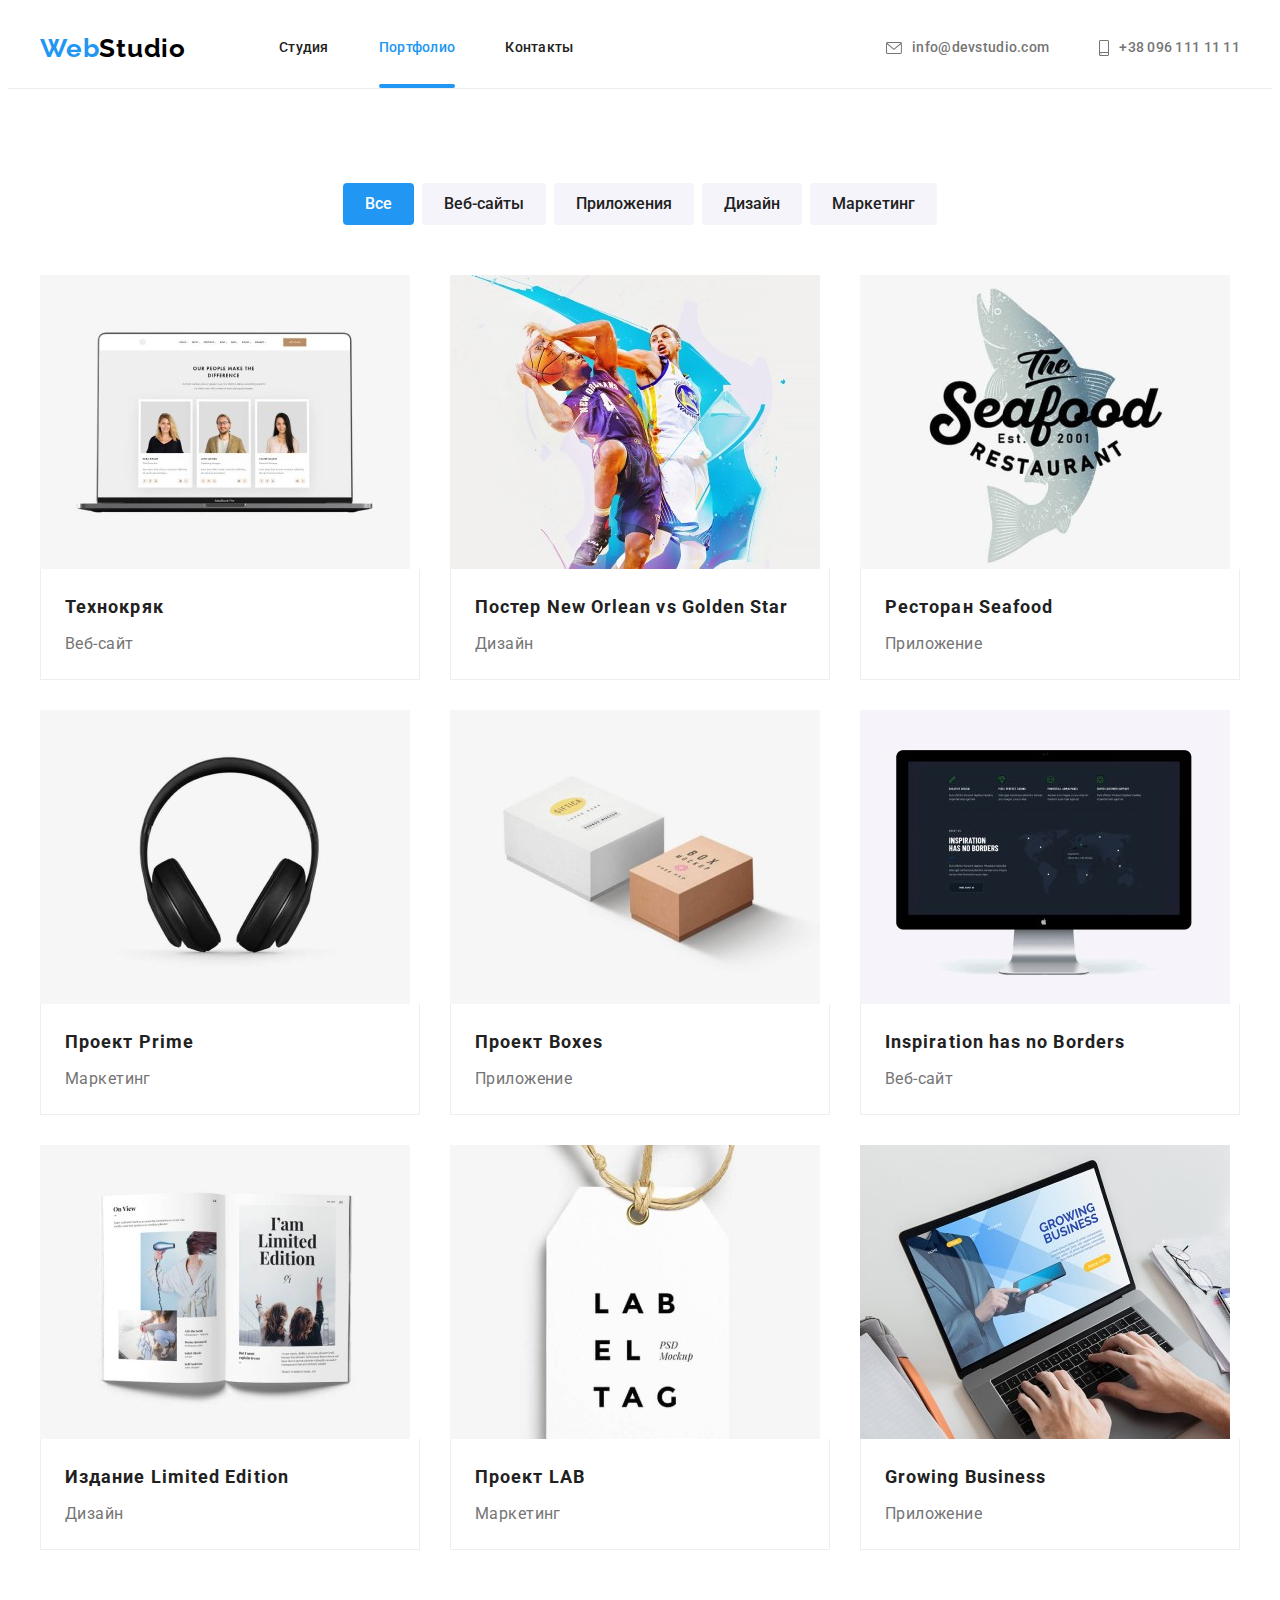
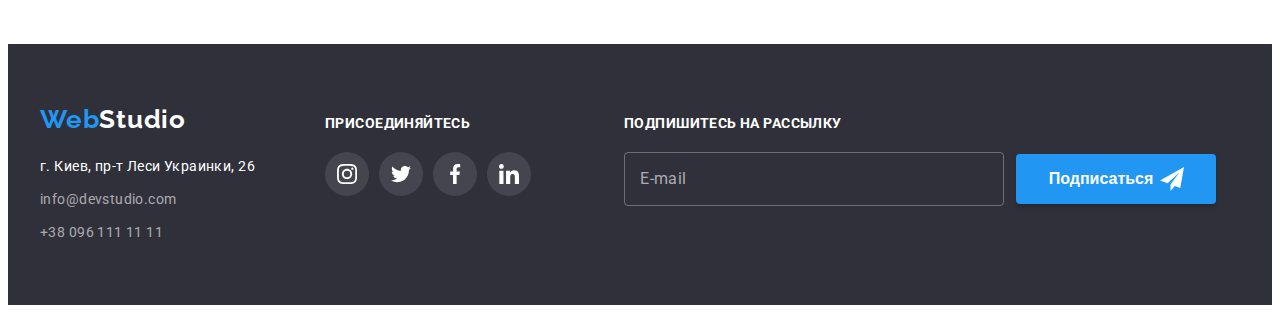
==== portfolio.html @ 8d9700a8 "Initial commit" ====
<!DOCTYPE html>
<html lang="en">

<head>
  <meta charset="UTF-8" />
  <meta http-equiv="X-UA-Compatible" content="IE=edge" />
  <meta name="viewport" content="width=device-width, initial-scale=1.0" />
  <title>Portfolio</title>
  <!-- Project fonts -->
  <link rel="preconnect" href="https://fonts.googleapis.com" />
  <link rel="preconnect" href="https://fonts.gstatic.com" crossorigin />
  <link href="https://fonts.googleapis.com/css2?family=Raleway:wght@700&family=Roboto:wght@400;500;700;900&display=swap"
    rel="stylesheet" />
  <!-- Normalize -->
  <link rel="stylesheet" href="https://cdnjs.cloudflare.com/ajax/libs/modern-normalize/1.1.0/modern-normalize.min.css"
    integrity="sha512-wpPYUAdjBVSE4KJnH1VR1HeZfpl1ub8YT/NKx4PuQ5NmX2tKuGu6U/JRp5y+Y8XG2tV+wKQpNHVUX03MfMFn9Q=="
    crossorigin="anonymous" referrerpolicy="no-referrer" />
  <!-- Custom styles -->
  <link rel="stylesheet" href="./css/styles.css" />
</head>

<body>
  <!-- Шапка сайту -->
  <header class="header">
    <div class="container header-container">
      <a href="./index.html" class="logo">Web<span class="logo-black">Studio</span> </a>
      <nav class="navigator">
        <ul class="list">
          <li class="item">
            <a class="link" href="./index.html">Студия</a>
          </li>
          <li class="item item-current">
            <a class="link current" href="./portfolio.html">Портфолио</a>
          </li>
          <li class="item">
            <a class="link" href="#contacts">Контакты</a>
          </li>
        </ul>
      </nav>
      <ul class="list contacts-list">
        <li class="contacts-item">
          <a class="contacts" href="mailto:info@devstudio.com">
            <svg class="contacts-icon" width="16px" height="12px">
              <use href="./images/sprite.svg#icon-envelope "></use>
            </svg>
            info@devstudio.com</a>
        </li>
        <li class="contacts-item">
          <a class="contacts" href="tel:380961111111">
            <svg class="contacts-icon" width="10px" height="16px">
              <use href="./images/sprite.svg#icon-smartphone "></use>
            </svg>
            +38 096 111 11 11</a>
        </li>
      </ul>
    </div>
  </header>
  <main>
    <section class="section portfolio">
      <h1 class="invisible">Портфолио</h1>
      <!-- Кнопки вибору -->
      <div class="container">
        <ul class="list button">
          <li class="item"><button class="btn current" type="button">Все</button></li>
          <li class="item"><button class="btn" type="button">Веб-сайты</button></li>
          <li class="item"><button class="btn" type="button">Приложения</button></li>
          <li class="item"><button class="btn" type="button">Дизайн</button></li>
          <li class="item"><button class="btn" type="button">Маркетинг</button></li>
        </ul>
        <!-- Картки вибіркового перегляду  -->
        <ul class="list cards grid">
          <li class="item grid-item">
            <a class="card" href="">
              <div class="card-thumb">
                <img class="picture" src="./images/portfolio/img1.jpg" width="370" alt="Технокряк" />
                <div class="card-overlay">
                  <p class="blue-text">
                    Ресурс предлагает комплексные предложения с разным уровнем функционала и
                    сервисов. Все это позволит посетителю получить исчерпывающие сведения о
                    компании или частном лице.
                  </p>
                </div>
              </div>
              <div class="text-bloc">
                <h2 class="card-title">Технокряк</h2>
                <p class="card-type">Веб-сайт</p>
              </div>
            </a>
          </li>
          <li class="item grid-item">
            <a class="card" href="">
              <div class="card-thumb">
                <img src="./images/portfolio/img2.jpg" width="370" alt="Постер New Orlean vs Golden Star" />
                <div class="card-overlay">
                  <p class="blue-text">
                    Ресурс предлагает комплексные предложения с разным уровнем функционала и
                    сервисов. Все это позволит посетителю получить исчерпывающие сведения о
                    компании или частном лице.
                  </p>
                </div>
              </div>
              <div class="text-bloc">
                <h2 class="card-title">Постер New Orlean vs Golden Star</h2>
                <p class="card-type">Дизайн</p>
              </div>
            </a>
          </li>
          <li class="item grid-item">
            <div class="card-thumb">
              <a class="card" href="">
                <img src="./images/portfolio/img3.jpg" width="370" alt="Ресторан Seafood" />
                <div class="card-overlay">
                  <p class="blue-text">
                    Ресурс предлагает комплексные предложения с разным уровнем функционала и
                    сервисов. Все это позволит посетителю получить исчерпывающие сведения о
                    компании или частном лице.
                  </p>
                </div>
            </div>
            <div class="text-bloc">
              <h2 class="card-title">Ресторан Seafood</h2>
              <p class="card-type">Приложение</p>
            </div>
            </a>
          </li>
          <li class="item grid-item">
            <a class="card" href="">
              <div class="card-thumb">
                <img src="./images/portfolio/img4.jpg" width="370" alt="Проект Prime" />
                <div class="card-overlay">
                  <p class="blue-text">
                    Ресурс предлагает комплексные предложения с разным уровнем функционала и
                    сервисов. Все это позволит посетителю получить исчерпывающие сведения о
                    компании или частном лице.
                  </p>
                </div>
              </div>
              <div class="text-bloc">
                <h2 class="card-title">Проект Prime</h2>
                <p class="card-type">Маркетинг</p>
              </div>
            </a>
          </li>
          <li class="item grid-item">
            <a class="card" href="">
              <div class="card-thumb">
                <img src="./images/portfolio/img5.jpg" width="370" alt="Проект Boxes" />
                <div class="card-overlay">
                  <p class="blue-text">
                    Ресурс предлагает комплексные предложения с разным уровнем функционала и
                    сервисов. Все это позволит посетителю получить исчерпывающие сведения о
                    компании или частном лице.
                  </p>
                </div>
              </div>
              <div class="text-bloc">
                <h2 class="card-title">Проект Boxes</h2>
                <p class="card-type">Приложение</p>
              </div>
            </a>
          </li>
          <li class="item grid-item">
            <a class="card" href="">
              <div class="card-thumb">
                <img src="./images/portfolio/img6.jpg" width="370" alt="Inspiration has no Borders" />
                <div class="card-overlay">
                  <p class="blue-text">
                    Ресурс предлагает комплексные предложения с разным уровнем функционала и
                    сервисов. Все это позволит посетителю получить исчерпывающие сведения о
                    компании или частном лице.
                  </p>
                </div>
              </div>
              <div class="text-bloc">
                <h2 class="card-title">Inspiration has no Borders</h2>
                <p class="card-type">Веб-сайт</p>
              </div>
            </a>
          </li>
          <li class="item grid-item">
            <a class="card" href="">
              <div class="card-thumb">
                <img src="./images/portfolio/img7.jpg" width="370" alt="Издание Limited Edition" />
                <div class="card-overlay">
                  <p class="blue-text">
                    Ресурс предлагает комплексные предложения с разным уровнем функционала и
                    сервисов. Все это позволит посетителю получить исчерпывающие сведения о
                    компании или частном лице.
                  </p>
                </div>
              </div>
              <div class="text-bloc">
                <h2 class="card-title">Издание Limited Edition</h2>
                <p class="card-type">Дизайн</p>
              </div>
            </a>
          </li>
          <li class="item grid-item">
            <a class="card" href="">
              <div class="card-thumb">
                <img src="./images/portfolio/img8.jpg" width="370" alt="Проект LAB" />
                <div class="card-overlay">
                  <p class="blue-text">
                    Ресурс предлагает комплексные предложения с разным уровнем функционала и
                    сервисов. Все это позволит посетителю получить исчерпывающие сведения о
                    компании или частном лице.
                  </p>
                </div>
              </div>
              <div class="text-bloc">
                <h2 class="card-title">Проект LAB</h2>
                <p class="card-type">Маркетинг</p>
              </div>
            </a>
          </li>
          <li class="item grid-item">
            <a class="card" href="">
              <div class="card-thumb">
                <img src="./images/portfolio/img9.jpg" width="370" alt="Growing Business" />
                <div class="card-overlay">
                  <p class="blue-text">
                    Ресурс предлагает комплексные предложения с разным уровнем функционала и
                    сервисов. Все это позволит посетителю получить исчерпывающие сведения о
                    компании или частном лице.
                  </p>
                </div>
              </div>
              <div class="text-bloc">
                <h2 class="card-title">Growing Business</h2>
                <p class="card-type">Приложение</p>
              </div>
            </a>
          </li>
        </ul>
      </div>
    </section>
  </main>
  <footer class="footer">
    <div class="container">
      <div class="address-container">
        <a class="logo" href="./index.html">Web<span class="logo-white">Studio</span> </a>
        <address class="address" id="contacts">
          <ul class="list ads">
            <li class="item">
              <a class="map" href="//goo.gl/maps/XvVAJL7zwZZcy64VA" target="_blank" rel="noopener noreferrer">г. Киев,
                пр-т Леси Украинки, 26</a>
            </li>
            <li class="item">
              <a class="mail" href="mailto:info@devstudio.com">info@devstudio.com</a>
            </li>
            <li class="item">
              <a class="tel" href="tel:380961111111">+38 096 111 11 11</a>
            </li>
          </ul>
        </address>
      </div>
      <div class="call">
        <h3 class="call-title">Присоединяйтесь</h3>
        <ul class="list">
          <li class="item">
            <a class="call-link" href="" target="_blank" rel="noopener noreferrer" aria-label="Instagram">
              <svg class="call-icon" width="20" height="20">
                <use href="./images/sprite.svg#icon-instagram"></use>
              </svg>
            </a>
          </li>
          <li class="item">
            <a class="call-link" href="" target="_blank" rel="noopener noreferrer" aria-label="twitter">
              <svg class="call-icon" width="20" height="20">
                <use href="./images/sprite.svg#icon-twitter"></use>
              </svg>
            </a>
          </li>
          <li class="item">
            <a class="call-link" href="" target="_blank" rel="noopener noreferrer" aria-label="facebook">
              <svg class="call-icon" width="20" height="20">
                <use href="./images/sprite.svg#icon-facebook"></use>
              </svg>
            </a>
          </li>
          <li class="item">
            <a class="call-link" href="" target="_blank" rel="noopener noreferrer" aria-label="linkedin">
              <svg class="call-icon" width="20" height="20">
                <use href="./images/sprite.svg#icon-linkedin"></use>
              </svg>
            </a>
          </li>
        </ul>
      </div>
      <div class="mailing">
        <h3 class="mailing-title">Подпишитесь на рассылку</h3>
        <form class="fform">
          <div class="fform-field">
            <input type="email" class="mail-input" name="email" id="email" autocomplete="off" placeholder=" " />
            <label for="email" class="fform-label">E-mail</label>
          </div>
          <button type="submit" class="mail-btn">
            Подписаться
            <svg class="mail-icon" width="24" height="24">
              <use href="./images/sprite.svg#icon-send"></use>
            </svg>
          </button>
        </form>
      </div>
    </div>
  </footer>
</body>

</html>
---- css/styles.css ----
:root {
    /*    Шрифти    */
    --primary-font: 'Roboto',  sans-serif;
    --secondary-font: 'Raleway', sans-serif;
    /*    Колір тексту    */
    --primary-text-color: #212121;
    --secondary-text-color: #757575;
    --third-text-color: #FFFFFF;
    --accent-color: #2196f3;
    /*    Колір фону    */
    --primary-bg-color: #FFFFFF;
    --secondary-bg-color: #F5F4FA;
    --third-bg-color: #2F303A;
    /*    Сітка    */
    --items: 2;
    --indent: 30px;
    /*  Час затримки анімації*/
    --timing-function: cubic-bezier(0.4, 0, 0.2, 1);
}

body {
    background-color:var(--primary-bg-color);
    font-family: var(--primary-font);
    font-size: 14px;
    line-height: 1.17;
    letter-spacing: 0.03em;
 }
 h1, h2, h3, h4, h5, h6, p{
     margin: 0;
 }
 img{
     display: block;
    max-width: 100%;
    height: auto;
 }
 html{
     scroll-behavior: smooth;
 }

.container{
    width: 1200px;
    padding-left: 15px;
    padding-right: 15px;
    margin-left: auto;
    margin-right: auto;
}
.list{ 
    list-style: none;
    padding: 0;
    margin: 0;
}
.grid{
    display: flex;
    flex-wrap: wrap;
    gap: var(--indent);
}
.grid-item {
    flex-basis: calc((100% - (var(--items) - 1) * var(--indent)) / var(--items));
} 

/* ============================== */
/*          H e a d e r           */
/* ============================== */

.header {
    background: var(--primary-bg-color);
    border-bottom: 1px solid #ECECEC;
}

.header-container{
    display: flex;
    align-items: center;
}
/* логотип */
.logo {
    color: var(--accent-color);
    font-family: var(--secondary-font);
    font-weight: 700;
    font-size: 26px;
    line-height: 1.19;
    letter-spacing: 0.03em;
    text-decoration: none;
}
.header .logo{
    margin-right: 93px;
}
.logo-black {
    color: black;
}
.logo-white {
    color: white;
}

/* меню навігатора */
.navigator .list{
    display: flex;
    align-items: center;
    justify-content: center;
}
.navigator .item {
    margin-right: 50px;
}
.navigator .item:last-child{
    margin: 0;
}
.navigator .link {
    position: relative;
    display: block;
    padding-top: 32px;
    padding-bottom: 32px;

    color: var(--primary-text-color);
    font-weight: 500;
    line-height: 1.14;
    letter-spacing: 0.02em;
    text-decoration: none;

    transition: color 250ms var(--timing-function);
}
.navigator .link:hover,
.navigator .link:focus,
.navigator .current {
    color: var(--accent-color);
}
.navigator .current::after {
    content: "";
    position: absolute;
    bottom:0;
    left:0;
    
    width: 100%;
    height: 4px;
    border-radius: 2px;
    background-color: var(--accent-color);
}


/* контакти */
.contacts-list {
    display: flex;
    margin-left: auto;
    align-items: center;
}
.contacts {
    display: flex;
    align-items: center;
    justify-content: space-between;
    padding-top: 32px;
    padding-bottom: 32px;

    font-weight: 500;
    line-height: 1.14;
    letter-spacing: 0.02em;
    list-style: none;
    text-decoration: none;
    color: var(--secondary-text-color);

    transition: color 250ms var(--timing-function);
}
.contacts:hover,
.contacts:focus {
    color: var(--accent-color);
}
.contacts-item:first-child{
    margin-right: 50px;
}
.contacts-icon{
    fill: currentColor;
    margin-right: 10px;
}


/* ============================== */
/*            M a i n             */ 
/* ============================== */

/* Секція "герой" */
.hero { 
    max-width: 1600px;
    margin-left: auto;
    margin-right: auto;
    padding-top: 200px;
    padding-bottom: 200px;
    text-align: center;
    background-color: var(--third-bg-color);
    background-image: linear-gradient(to bottom, rgba(47, 48, 58, 0.4), rgba(47, 48, 58, 0.4)), url('../images/bg/hero.jpg');
    background-repeat: no-repeat;
    background-position: center;
    background-size: cover;
    }
.hero-title { 
    margin-right: auto;
    margin-left: auto;
    width: 696px;
    margin-bottom: 30px;

    font-weight: 900;
    font-size: 44px;
    line-height: 1.36;
    text-align: center;
    letter-spacing: 0.06em;
    text-transform: uppercase;
    color: var(--third-text-color);
}
.hero-btn {
    display: inline-block;
    min-width: 200px;
    border-radius: 4px;
    padding: 10px 32px;
    border: none;

    font-family:inherit;
    font-weight: 700;
    font-size: 16px;
    line-height: 1.88;
    letter-spacing: 0.06em;
    cursor: pointer;
    background-color: var(--accent-color);
    color: var(--third-text-color);
    box-shadow: 0px 4px 4px rgba(0, 0, 0, 0.15);
}
/* - - - - - - - - - -  */
/*    Модальне вікно    */
/* - - - -- - - - - - - */

.backdrop {
    position: fixed;
    top: 0;
    left: 0;
    width: 100%;
    height: 100%;
    z-index: 10;
    background-color: rgba(0, 0, 0, 0.2);

    opacity: 1;
    transition: opasity 250ms var(--timing-function),
    visibility 250ms var(--timing-function);
}
.backdrop.is-hidden{
    opacity: 0;
    visibility: hidden;
    pointer-events: none;
}
.backdrop.is-hidden .modal {
    transform: translate(-50%, -50%) scale(0.9);
}
.modal {
    position: absolute;
    top: 50%;
    left: 50%;

    height: 580px;
    width: 530px;
    background-color: #fff;
    border-radius: 4px;

    transform: translate(-50%, -50%) scale(1);

    transition: transform 250ms var(--timing-function);
}
.modal-btn{
    position:absolute;
    top: 8px;
    right:8px;
    display: flex;
    align-items: center;
    justify-content: center;
    width: 30px;
    height: 30px;
    padding: 0;
    border-radius: 50%;
    cursor: pointer;
    border: 1px solid rgba(0, 0, 0, 0.1);
    background-color: transparent;
}
.modal-btn:hover,
.modal-btn:focus{
    fill:var(--accent-color);
}
/* ============================== */
/* modal    F  o  r  m            */ 
/* ============================== */

.form {
    display: flex;
    justify-content: flex-start;
    flex-direction: column;
    align-items: stretch;
    padding: 0 40px;
}
.form-field{
    position: relative;
    display: inline-block;
    text-align: left;
    margin-bottom: 10px;
}
.form-title{
    margin-top: 40px;
    margin-bottom: 30px;
    text-align: center;

    font-weight: 700;
    font-size: 20px;
    line-height: 1.15;
    letter-spacing: 0.03em;
    color: var(--primary-text-color);
}
.form-container{
    position: relative;
}
.form-input{
    width: 100%;
    padding: 11px 10px 11px 42px;
    margin:0;

    font: inherit;
    border: 1px solid rgba(33, 33, 33, 0.2);
    border-radius: 4px;
    outline: transparent;
} 
/* Ефект focus на комірках та іконках форми */
.form-field:focus-within .form-input,
.form-input:not(:placeholder-shown){
    border: 1px solid var(--accent-color);
}  
.form-input:focus{
    outline:var(--accent-color);
}  
.form-input:focus ~ .icon,
.form-input:not(:placeholder-shown) ~ .icon{
    fill: var(--accent-color);
}
/* Ефект Hover на комірках форми */
.form-input:hover{
    border: 1px solid var(--accent-color);
    cursor: pointer;
}
.form-input:hover ~.icon{
    fill:var(--accent-color);
}   
/* Заголовки рядків форми */
.form-label{
    display: inline-block;
    margin-bottom: 4px;
    font-size: 12px;
    line-height: 1.17;
    letter-spacing: 0.01em;
    color: var(--secondary-text-color);
}
/* Вирівнювання іконок */
.icon{
    position: absolute;
    top:50%;
    left: 12px;
    transform: translateY(-50%);
}
/* Налаштування текстового поля зворотнього звязку */
.textarea{
    resize: none;
    padding-left: 10px;
    margin-bottom: 10px;
}
/* "галочка" чекбокс */
.checkbox-label{
    position: relative;
    padding-left: 30px;
    margin-bottom: 30px; 
}
.checkbox{
    appearance: none;
}
.custom-checkbox{
    position:absolute;
    padding: 0;
    top: 50%;
    left: 12px;
    transform: translateY(-50%);    

    width: 16px;
    height: 15px;

    border-radius: 2px;
    outline: 2px solid var(--primary-text-color);
    outline-offset: -2px;

    transition: outline-color 250ms var(--timing-function),
    background-color 250ms var(--timing-function);
}
.checkbox-icon{
    opacity: 0;
    transition: opacity 250ms var(--timing-function),
}
.checkbox:checked+.custom-checkbox .checkbox-icon{
    opacity: 1;
}
.checkbox:checked+.custom-checkbox{
    outline-color: var(--accent-color);
    background-color: var(--accent-color);
}
.checkbox:focus+.custom-checkbox {
    outline-color: var(--accent-color);
    /* background-color: var(--accent-color); */
}
.polyce{
    color: var(--secondary-text-color);
}
.contract{
    color: var(--accent-color);
}
.contract:focus{
    outline: 1px solid var(--accent-color);
}
/* Кнопка відправлення форми */
.form .hero-btn{
    margin: 0 auto;
    width: 200px;
}


/* ================================== */

/* Назви секцій  */
.section-title {
    font-weight: 700;
    font-size: 36px;
    line-height: 1.16;
    text-align: center;
    color: var(--primary-text-color);
}

/* Секція "Переваги" */
.advantage {
    padding-top: 94px;
    padding-bottom: 94px;
}
.invisible {
    position: absolute;
    white-space: nowrap;
    width: 1px;
    height: 1px;
    overflow: hidden;
    border: 0;
    padding: 0;
    clip: rect(0 0 0 0);
    clip-path: inset(50%);
    margin: -1px;
}
.picture-box{
    display: flex;
    align-items: center;
    justify-content: center;
    background-color: #F5F4FA;
    width: 270px;
    height: 120px;
    margin-bottom: 30px;
}
.adv-icon{
    fill: var(--primary-text-color);
    --color2: var(--accent-color);
}
.adv,
.work,
.ccards {
    display: flex;
    align-items: center;
    justify-content: space-between;
}
.adv .item{
    --items:4;
    width: 270px;
}
.adv .item{
margin-bottom: 10px;
color: var(--primary-text-color);
}
.adv .title,
.works .title, 
.call-title,
.mailing-title{ 
    font-weight: 700;
    font-size: 14px;
    line-height: 1.14;
    text-transform: uppercase; 
} 

.adv .text {
    line-height: 1.71;
    color:var(--secondary-text-color);
}

/* Секція "Чим ми займаємось" */
.works{
    padding-bottom: 94px;
}
.work .grid-item{
    position: relative;
    --items:3;
}
.works .section-title,
.comand .section-title,
.clients .section-title {
    margin-bottom: 50px;
}
.work .title{
    position: absolute;
    bottom:0;
    left:0;

    content: "";
    
    text-align: center;
    padding: 27px 0;
    width: 100%;
    height: 70px;
    color: var(--third-text-color);
    background-color: rgba(47, 48, 58, 0.8);
}

/* Секція "Команда" */
.comand {
    padding-top: 94px;
    padding-bottom: 94px;
    background: var(--secondary-bg-color);
}
.ccard{
    --items:4;
    background: var(--primary-bg-color);
    box-shadow: 0px 1px 3px rgba(0, 0, 0, 0.12),
    0px 1px 1px rgba(0, 0, 0, 0.14),
    0px 2px 1px rgba(0, 0, 0, 0.2);
    border-radius: 0px 0px 4px 4px;
}
.person{
    padding-top: 30px;
    padding-bottom: 30px;
}
.name {
    margin-bottom: 10px;
    font-weight: 500;
    font-size: 16px;
    line-height: 1.19;
    text-align: center;
}
.prof {
    margin-bottom: 16px;
    font-size: 16px;
    line-height: 1.19;
    text-align: center;    
    color: var(--secondary-text-color);
}
/* Секція "Команда" - Соц.мережі */
.social {
    display: flex;
    align-items: center;
    justify-content: center;
}

.social-link {
    display: flex;
    align-items: center;
    justify-content: center;
    width: 44px;
    height: 44px;
    border-radius: 50%;
    background-color: var(--primary-bg-color);

    transition: color 250ms var(--timing-function);
}

.social-link:hover,
.social-link:focus {
    background-color: var(--accent-color);
}
.social-icon {
    fill: #AFB1B8;
    transition: fill 250ms var(--timing-function);
}
.social-link:hover .social-icon,
.social-link:focus .social-icon {
    fill: var(--third-text-color);
}

.social-item {
    margin-right: 10px;
}

.social-item:last-child {
    margin-right: 0;
}



/* Секція "Постійні клієнти" */
.clients{
    padding-top: 92px;
    padding-bottom: 92px;
}
.clients .list{
    display: flex;
    align-items: center;
    justify-content: center;
}
.clients .item {
    margin-right: 30px;
}

.clients .item:last-child {
    margin-right: 0;
}
.clients .link{
    display: flex;
    align-items: center;
    justify-content: center;
    width: 170px;
    height: 92px;

    border: 1px solid #AFB1B8;
    border-radius: 4px;

    transition: border-color 250ms var(--timing-function);
}
.clients .link:hover,
.clients .link:focus{
    border-color: var(--accent-color);
}
.clients-icon{
    fill: #AFB1B8;
    transition: fill 250ms var(--timing-function);
}
.clients .link:hover .clients-icon,
.clients .link:focus .clients-icon{
    fill: var(--accent-color);
}


/* ============================== */
/*         F o o t e r            */
/* ============================== */

.footer {
    display: flex;
    align-items:center;
    justify-content: center;
    flex-wrap: wrap;
    
    padding-top: 60px;
    padding-bottom: 60px;

    background: var(--third-bg-color);
}
.footer .container {
    display: flex;
    align-items: baseline;
}
.address-container{
    margin-right: 70px;
}
.footer .logo{
    display: inline-block;
    margin-bottom: 20px;
}
.address {
    line-height: 1.71;
    font-style: normal;
}
.ads .item{
    display: block;
    margin-bottom: 9px;
}
.ads .item:last-child{
    margin-bottom: 0;
}
.map {
    text-decoration: none;
    color:var(--third-text-color);
}
.mail, .tel{
    text-decoration: none;
    color: rgba(255, 255, 255, 0.6);
}

/*  Присоединяйтесь */
.call{
    margin-right: 93px;
}
.call .list{
    display: flex;
    align-items: center;
    justify-content: center;
}
.call-title,
.mailing-title{
    margin-bottom: 20px;
    color: var(--third-text-color);
}
.call-link {
    display: flex;
    align-items: center;
    justify-content: center;
    width: 44px;
    height: 44px;
    border-radius: 50%;
    background-color: rgb(255, 255, 255, 0.1);

    transition: background-color 250ms var(--timing-function);
}
.call-link:hover,
.call-link:focus {
    background-color: var(--accent-color);
}
.call-icon {
    fill: var(--third-text-color);
    transition: fill 250ms var(--timing-function);
}
.call-link:hover .call-icon,
.call-link:focus .call-icon {
    fill: var(--third-text-color);
}
.call .item {
    margin-right: 10px; 
}
.call .item:last-child {
    margin-right: 0;
}

/*    Підписатись на розсилку */

.fform{
    display: flex;
    align-items: center;
    
    flex-direction: row; 
    flex-wrap: wrap;
}
.fform-field{
    position:relative;
    overflow: hidden;
}
.mail-input {      
    height: 50px;
    min-width: 360px;
    /* margin-right: 12px; */
    padding-left: 16px;
   
    font: inherit;
    font-size: 16px;
    line-height: 1.2;
    letter-spacing: 0.03em; 
   
    border: 1px solid rgba(255, 255, 255, 0.3);
    border-radius: 4px; 
    
    background-color: transparent;
    color: rgba(255, 255, 255, 0.8);
    outline: transparent;
}

.fform-label {
    position: absolute;
    top: 50%;
    left: 16px;
    font: inherit;
    font-size: 16px;
    line-height: 1.2;
    letter-spacing: 0.03em;

    background-color: transparent;
    color: rgba(255, 255, 255, 0.6);

    transform: translate(0, -50%);
    transition: transform 250ms var(--timing-function);
}

.mail-input:focus + .fform-label,
.mail-input:not(:placeholder-shown) + .fform-label {
    transform: translate(-150%, -50%);
}
.fform-field:focus-within{
    outline: 1px solid rgba(255, 255, 255, 0.8);
    border-radius: 4px;
}
/* --------- */
.mail-btn{
    position: relative;

    height: 50px;
    min-width: 200px;
    margin-left: 12px;
    padding: 10px 60px 10px 30px;

    font-weight: 700;
    font-size: 16px;
    line-height: 30px;
    color: var(--third-text-color);

    background: var(--accent-color);
    box-shadow: 0px 4px 4px rgba(0, 0, 0, 0.15);
    border-radius: 4px;
    border: none;
}
.mail-icon{
    position: absolute;
    top:50%;
    right: 10%;
    transform: translate(-50%,-50%);
    fill:#FFFFFF;
}

/* ============================== */
/*      P o r t f o l i o         */
/* ============================== */

.portfolio {
    padding-top: 94px;
    padding-bottom: 94px;
}

/* Портфолио - кнопки */
.button{
    display: flex;
    align-items: center;
    justify-content: center;
    margin-bottom: 50px;
}
.button .item{
    margin-right: 8px;
}
.button .item:last-child{
    margin-right: 0;
}
.btn {
    padding: 6px 22px;
    border: none;

    font-family: inherit;
    font-weight: 500;
    font-size: 16px;
    line-height: 1.86;
    text-align: center;
    color: var(--primary-text-color);
    background-color: var(--secondary-bg-color);
    border-radius: 4px;
    
    transition: background-color 250ms var(--timing-function),
        color 250ms var(--timing-function),
        box-shadow 250ms var(--timing-function);
}
.btn:hover, 
.btn:focus {
    color: var(--third-text-color);
    background-color: var(--accent-color);
    box-shadow: 0px 3px 1px rgba(0, 0, 0, 0.1),
    0px 1px 2px rgba(0, 0, 0, 0.08),
    0px 2px 2px rgba(0, 0, 0, 0.12);
    border-radius: 4px;
    cursor:pointer;
}
.btn.current {
    color: var(--third-text-color);
    background-color: var(--accent-color);
}

/* Портфоліо - картки */
.cards{
    --items: 3;    
}
.cards .item{
    background: var(--primary-bg-color);    
}
.text-bloc{
    padding: 20px 24px;
    border: 1px solid  #EEEEEE;
    border-top: 0; 
}
.card-thumb{
    position: relative;
    overflow: hidden;
}
.card-overlay{
    position: absolute;
    top: 0;
    left: 0;
    width: 100%;
    height: 100%;
    background-color: rgba(33, 150, 243, 0.9);
    
    transform: translateY(101%);
    transition: transform 250ms var(--timing-function);
}
.portfolio .card:hover .card-overlay,
.portfolio .card:focus .card-overlay {
    transform: translateY(0);
}
.blue-text{
    position: absolute;
    top: 0;
    left: 0;
        
    font-size: 18px;
    line-height: 1.56;
    letter-spacing: 0.03em;

    padding: 63px 24px;
    width: 100%;
    height: 100%;
    color: var(--third-text-color);
}
.portfolio .card{
    text-decoration: none;
    transition: box-shadow 250ms var(--timing-function);
}
.portfolio .card:hover,
.portfolio .card:focus{
    display: block;
    box-shadow: 0px 4px 4px 0px rgba(0, 0, 0, 0.25);
}
.card-title{
    margin-bottom: 4px;

    font-weight: 700;
    font-size: 18px;
    line-height: 2;
    letter-spacing: 0.06em;
    color: var(--primary-text-color)
}
.card-type{
    font-size: 16px;
    line-height: 1.88;
    color: var(--secondary-text-color);
}
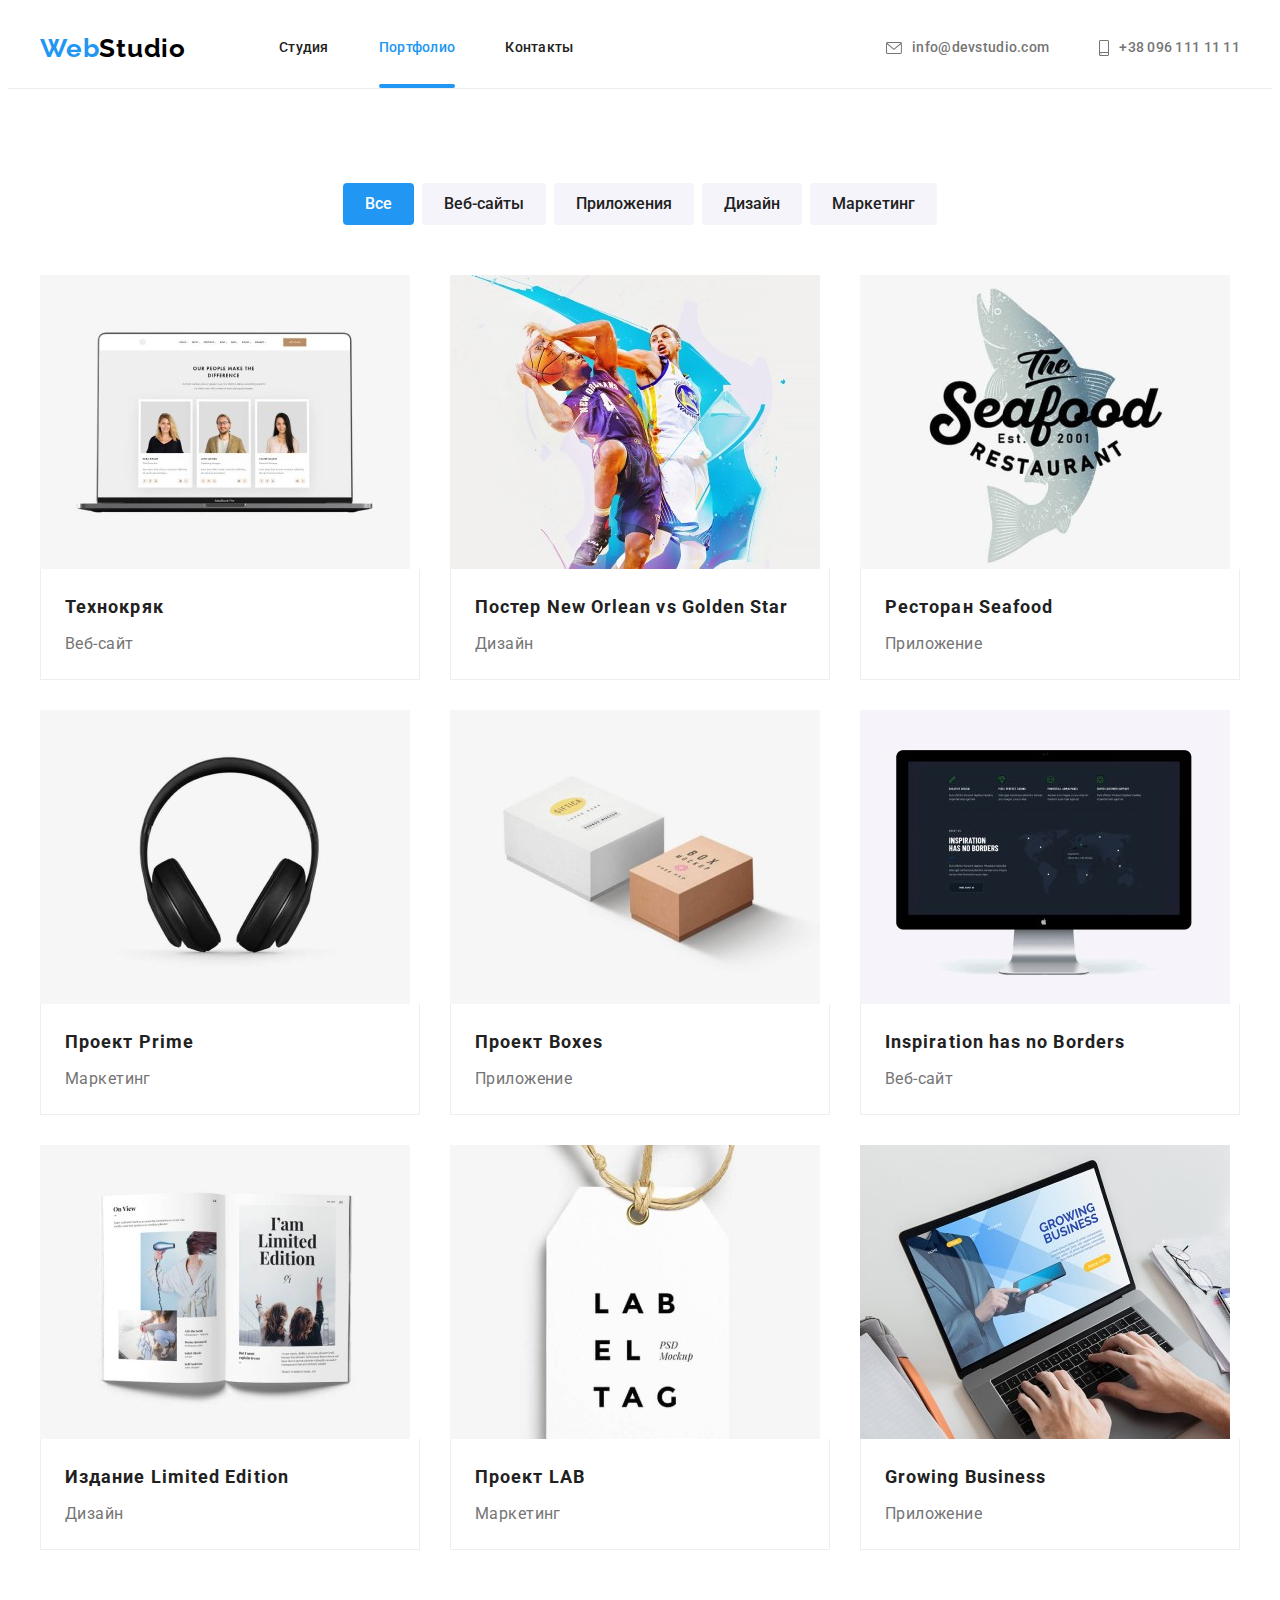
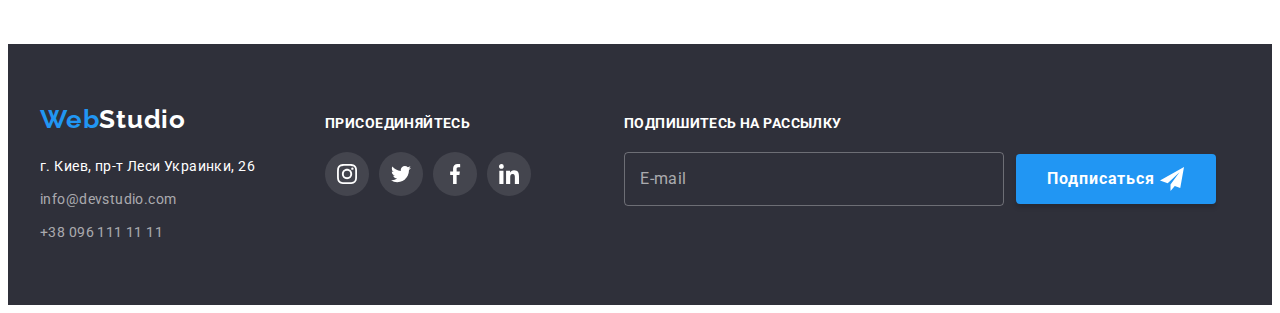
==== commit 9efe5693: "stylized code according to BEM" ====
--- a/portfolio.html
+++ b/portfolio.html
@@ -22,32 +22,32 @@
 <body>
   <!-- Шапка сайту -->
   <header class="header">
-    <div class="container header-container">
-      <a href="./index.html" class="logo">Web<span class="logo-black">Studio</span> </a>
-      <nav class="navigator">
-        <ul class="list">
-          <li class="item">
-            <a class="link" href="./index.html">Студия</a>
-          </li>
-          <li class="item item-current">
-            <a class="link current" href="./portfolio.html">Портфолио</a>
-          </li>
-          <li class="item">
-            <a class="link" href="#contacts">Контакты</a>
+    <div class="header__container container ">
+      <a href="./index.html" class="header__logo logo">Web<span class="logo--black">Studio</span> </a>
+      <nav class="navigation">
+        <ul class="navigation__list list">
+          <li class="navigation__item">
+            <a class="navigation__link" href="./index.html">Студия</a>
+          </li>
+          <li class="navigation__item">
+            <a class="navigation__link navigation__link--current" href="./portfolio.html">Портфолио</a>
+          </li>
+          <li class="navigation__item">
+            <a class="navigation__link" href="#contacts">Контакты</a>
           </li>
         </ul>
       </nav>
-      <ul class="list contacts-list">
-        <li class="contacts-item">
-          <a class="contacts" href="mailto:info@devstudio.com">
-            <svg class="contacts-icon" width="16px" height="12px">
+      <ul class="header-contacts__list list">
+        <li class="header-contacts__item">
+          <a class="header-contacts__link" href="mailto:info@devstudio.com">
+            <svg class="header-contacts__icon" width="16px" height="12px">
               <use href="./images/sprite.svg#icon-envelope "></use>
             </svg>
             info@devstudio.com</a>
         </li>
-        <li class="contacts-item">
-          <a class="contacts" href="tel:380961111111">
-            <svg class="contacts-icon" width="10px" height="16px">
+        <li class="header-contacts__item">
+          <a class="header-contacts__link" href="tel:380961111111">
+            <svg class="header-contacts__icon" width="10px" height="16px">
               <use href="./images/sprite.svg#icon-smartphone "></use>
             </svg>
             +38 096 111 11 11</a>
@@ -56,178 +56,178 @@
     </div>
   </header>
   <main>
-    <section class="section portfolio">
+    <section class="portfolio">
       <h1 class="invisible">Портфолио</h1>
       <!-- Кнопки вибору -->
       <div class="container">
-        <ul class="list button">
-          <li class="item"><button class="btn current" type="button">Все</button></li>
-          <li class="item"><button class="btn" type="button">Веб-сайты</button></li>
-          <li class="item"><button class="btn" type="button">Приложения</button></li>
-          <li class="item"><button class="btn" type="button">Дизайн</button></li>
-          <li class="item"><button class="btn" type="button">Маркетинг</button></li>
+        <ul class="portfolio__btn-list list">
+          <li class="portfolio__btn-item"><button class="portfolio__btn portfolio__btn--current" type="button">Все</button></li>
+          <li class="portfolio__btn-item"><button class="portfolio__btn" type="button">Веб-сайты</button></li>
+          <li class="portfolio__btn-item"><button class="portfolio__btn" type="button">Приложения</button></li>
+          <li class="portfolio__btn-item"><button class="portfolio__btn" type="button">Дизайн</button></li>
+          <li class="portfolio__btn-item"><button class="portfolio__btn" type="button">Маркетинг</button></li>
         </ul>
         <!-- Картки вибіркового перегляду  -->
-        <ul class="list cards grid">
-          <li class="item grid-item">
-            <a class="card" href="">
-              <div class="card-thumb">
-                <img class="picture" src="./images/portfolio/img1.jpg" width="370" alt="Технокряк" />
-                <div class="card-overlay">
-                  <p class="blue-text">
-                    Ресурс предлагает комплексные предложения с разным уровнем функционала и
-                    сервисов. Все это позволит посетителю получить исчерпывающие сведения о
-                    компании или частном лице.
-                  </p>
-                </div>
-              </div>
-              <div class="text-bloc">
-                <h2 class="card-title">Технокряк</h2>
-                <p class="card-type">Веб-сайт</p>
-              </div>
-            </a>
-          </li>
-          <li class="item grid-item">
-            <a class="card" href="">
-              <div class="card-thumb">
+        <ul class="portfolio-card__list list grid">
+          <li class="portfolio-card__item grid__item">
+            <a class="portfolio-card__link" href="">
+              <div class="portfolio-card__window">
+                <img src="./images/portfolio/img1.jpg" width="370" alt="Технокряк" />
+                <div class="portfolio-card__overlay">
+                  <p class="portfolio-card__top-text">
+                    Ресурс предлагает комплексные предложения с разным уровнем функционала и
+                    сервисов. Все это позволит посетителю получить исчерпывающие сведения о
+                    компании или частном лице.
+                  </p>
+                </div>
+              </div>
+              <div class="portfolio-card__text-block">
+                <h2 class="portfolio-card__title">Технокряк</h2>
+                <p class="portfolio-card__type">Веб-сайт</p>
+              </div>
+            </a>
+          </li>
+          <li class="portfolio-card__item grid__item">
+            <a class="portfolio-card__link" href="">
+              <div class="portfolio-card__window">
                 <img src="./images/portfolio/img2.jpg" width="370" alt="Постер New Orlean vs Golden Star" />
-                <div class="card-overlay">
-                  <p class="blue-text">
-                    Ресурс предлагает комплексные предложения с разным уровнем функционала и
-                    сервисов. Все это позволит посетителю получить исчерпывающие сведения о
-                    компании или частном лице.
-                  </p>
-                </div>
-              </div>
-              <div class="text-bloc">
-                <h2 class="card-title">Постер New Orlean vs Golden Star</h2>
-                <p class="card-type">Дизайн</p>
-              </div>
-            </a>
-          </li>
-          <li class="item grid-item">
-            <div class="card-thumb">
-              <a class="card" href="">
+                <div class="portfolio-card__overlay">
+                  <p class="portfolio-card__top-text">
+                    Ресурс предлагает комплексные предложения с разным уровнем функционала и
+                    сервисов. Все это позволит посетителю получить исчерпывающие сведения о
+                    компании или частном лице.
+                  </p>
+                </div>
+              </div>
+              <div class="portfolio-card__text-block">
+                <h2 class="portfolio-card__title">Постер New Orlean vs Golden Star</h2>
+                <p class="portfolio-card__type">Дизайн</p>
+              </div>
+            </a>
+          </li>
+          <li class="portfolio-card__item grid__item">
+            <div class="portfolio-card__window">
+              <a class="portfolio-card__link" href="">
                 <img src="./images/portfolio/img3.jpg" width="370" alt="Ресторан Seafood" />
-                <div class="card-overlay">
-                  <p class="blue-text">
+                <div class="portfolio-card__overlay">
+                  <p class="portfolio-card__top-text">
                     Ресурс предлагает комплексные предложения с разным уровнем функционала и
                     сервисов. Все это позволит посетителю получить исчерпывающие сведения о
                     компании или частном лице.
                   </p>
                 </div>
             </div>
-            <div class="text-bloc">
-              <h2 class="card-title">Ресторан Seafood</h2>
-              <p class="card-type">Приложение</p>
+            <div class="portfolio-card__text-block">
+              <h2 class="portfolio-card__title">Ресторан Seafood</h2>
+              <p class="portfolio-card__type">Приложение</p>
             </div>
             </a>
           </li>
-          <li class="item grid-item">
-            <a class="card" href="">
-              <div class="card-thumb">
+          <li class="portfolio-card__item grid__item">
+            <a class="portfolio-card__link" href="">
+              <div class="portfolio-card__window">
                 <img src="./images/portfolio/img4.jpg" width="370" alt="Проект Prime" />
-                <div class="card-overlay">
-                  <p class="blue-text">
-                    Ресурс предлагает комплексные предложения с разным уровнем функционала и
-                    сервисов. Все это позволит посетителю получить исчерпывающие сведения о
-                    компании или частном лице.
-                  </p>
-                </div>
-              </div>
-              <div class="text-bloc">
-                <h2 class="card-title">Проект Prime</h2>
-                <p class="card-type">Маркетинг</p>
-              </div>
-            </a>
-          </li>
-          <li class="item grid-item">
-            <a class="card" href="">
-              <div class="card-thumb">
+                <div class="portfolio-card__overlay">
+                  <p class="portfolio-card__top-text">
+                    Ресурс предлагает комплексные предложения с разным уровнем функционала и
+                    сервисов. Все это позволит посетителю получить исчерпывающие сведения о
+                    компании или частном лице.
+                  </p>
+                </div>
+              </div>
+              <div class="portfolio-card__text-block">
+                <h2 class="portfolio-card__title">Проект Prime</h2>
+                <p class="portfolio-card__type">Маркетинг</p>
+              </div>
+            </a>
+          </li>
+          <li class="portfolio-card__item grid__item">
+            <a class="portfolio-card__link" href="">
+              <div class="portfolio-card__window">
                 <img src="./images/portfolio/img5.jpg" width="370" alt="Проект Boxes" />
-                <div class="card-overlay">
-                  <p class="blue-text">
-                    Ресурс предлагает комплексные предложения с разным уровнем функционала и
-                    сервисов. Все это позволит посетителю получить исчерпывающие сведения о
-                    компании или частном лице.
-                  </p>
-                </div>
-              </div>
-              <div class="text-bloc">
-                <h2 class="card-title">Проект Boxes</h2>
-                <p class="card-type">Приложение</p>
-              </div>
-            </a>
-          </li>
-          <li class="item grid-item">
-            <a class="card" href="">
-              <div class="card-thumb">
+                <div class="portfolio-card__overlay">
+                  <p class="portfolio-card__top-text">
+                    Ресурс предлагает комплексные предложения с разным уровнем функционала и
+                    сервисов. Все это позволит посетителю получить исчерпывающие сведения о
+                    компании или частном лице.
+                  </p>
+                </div>
+              </div>
+              <div class="portfolio-card__text-block">
+                <h2 class="portfolio-card__title">Проект Boxes</h2>
+                <p class="portfolio-card__type">Приложение</p>
+              </div>
+            </a>
+          </li>
+          <li class="portfolio-card__item grid__item">
+            <a class="portfolio-card__link" href="">
+              <div class="portfolio-card__window">
                 <img src="./images/portfolio/img6.jpg" width="370" alt="Inspiration has no Borders" />
-                <div class="card-overlay">
-                  <p class="blue-text">
-                    Ресурс предлагает комплексные предложения с разным уровнем функционала и
-                    сервисов. Все это позволит посетителю получить исчерпывающие сведения о
-                    компании или частном лице.
-                  </p>
-                </div>
-              </div>
-              <div class="text-bloc">
-                <h2 class="card-title">Inspiration has no Borders</h2>
-                <p class="card-type">Веб-сайт</p>
-              </div>
-            </a>
-          </li>
-          <li class="item grid-item">
-            <a class="card" href="">
-              <div class="card-thumb">
+                <div class="portfolio-card__overlay">
+                  <p class="portfolio-card__top-text">
+                    Ресурс предлагает комплексные предложения с разным уровнем функционала и
+                    сервисов. Все это позволит посетителю получить исчерпывающие сведения о
+                    компании или частном лице.
+                  </p>
+                </div>
+              </div>
+              <div class="portfolio-card__text-block">
+                <h2 class="portfolio-card__title">Inspiration has no Borders</h2>
+                <p class="portfolio-card__type">Веб-сайт</p>
+              </div>
+            </a>
+          </li>
+          <li class="portfolio-card__item grid__item">
+            <a class="portfolio-card__link" href="">
+              <div class="portfolio-card__window">
                 <img src="./images/portfolio/img7.jpg" width="370" alt="Издание Limited Edition" />
-                <div class="card-overlay">
-                  <p class="blue-text">
-                    Ресурс предлагает комплексные предложения с разным уровнем функционала и
-                    сервисов. Все это позволит посетителю получить исчерпывающие сведения о
-                    компании или частном лице.
-                  </p>
-                </div>
-              </div>
-              <div class="text-bloc">
-                <h2 class="card-title">Издание Limited Edition</h2>
-                <p class="card-type">Дизайн</p>
-              </div>
-            </a>
-          </li>
-          <li class="item grid-item">
-            <a class="card" href="">
-              <div class="card-thumb">
+                <div class="portfolio-card__overlay">
+                  <p class="portfolio-card__top-text">
+                    Ресурс предлагает комплексные предложения с разным уровнем функционала и
+                    сервисов. Все это позволит посетителю получить исчерпывающие сведения о
+                    компании или частном лице.
+                  </p>
+                </div>
+              </div>
+              <div class="portfolio-card__text-block">
+                <h2 class="portfolio-card__title">Издание Limited Edition</h2>
+                <p class="portfolio-card__type">Дизайн</p>
+              </div>
+            </a>
+          </li>
+          <li class="portfolio-card__item grid__item">
+            <a class="portfolio-card__link" href="">
+              <div class="portfolio-card__window">
                 <img src="./images/portfolio/img8.jpg" width="370" alt="Проект LAB" />
-                <div class="card-overlay">
-                  <p class="blue-text">
-                    Ресурс предлагает комплексные предложения с разным уровнем функционала и
-                    сервисов. Все это позволит посетителю получить исчерпывающие сведения о
-                    компании или частном лице.
-                  </p>
-                </div>
-              </div>
-              <div class="text-bloc">
-                <h2 class="card-title">Проект LAB</h2>
-                <p class="card-type">Маркетинг</p>
-              </div>
-            </a>
-          </li>
-          <li class="item grid-item">
-            <a class="card" href="">
-              <div class="card-thumb">
+                <div class="portfolio-card__overlay">
+                  <p class="portfolio-card__top-text">
+                    Ресурс предлагает комплексные предложения с разным уровнем функционала и
+                    сервисов. Все это позволит посетителю получить исчерпывающие сведения о
+                    компании или частном лице.
+                  </p>
+                </div>
+              </div>
+              <div class="portfolio-card__text-block">
+                <h2 class="portfolio-card__title">Проект LAB</h2>
+                <p class="portfolio-card__type">Маркетинг</p>
+              </div>
+            </a>
+          </li>
+          <li class="portfolio-card__item grid__item">
+            <a class="portfolio-card__link" href="">
+              <div class="portfolio-card__window">
                 <img src="./images/portfolio/img9.jpg" width="370" alt="Growing Business" />
-                <div class="card-overlay">
-                  <p class="blue-text">
-                    Ресурс предлагает комплексные предложения с разным уровнем функционала и
-                    сервисов. Все это позволит посетителю получить исчерпывающие сведения о
-                    компании или частном лице.
-                  </p>
-                </div>
-              </div>
-              <div class="text-bloc">
-                <h2 class="card-title">Growing Business</h2>
-                <p class="card-type">Приложение</p>
+                <div class="portfolio-card__overlay">
+                  <p class="portfolio-card__top-text">
+                    Ресурс предлагает комплексные предложения с разным уровнем функционала и
+                    сервисов. Все это позволит посетителю получить исчерпывающие сведения о
+                    компании или частном лице.
+                  </p>
+                </div>
+              </div>
+              <div class="portfolio-card__text-block">
+                <h2 class="portfolio-card__title">Growing Business</h2>
+                <p class="portfolio-card__type">Приложение</p>
               </div>
             </a>
           </li>
@@ -236,67 +236,69 @@
     </section>
   </main>
   <footer class="footer">
-    <div class="container">
-      <div class="address-container">
-        <a class="logo" href="./index.html">Web<span class="logo-white">Studio</span> </a>
+    <div class="footer__container container">
+      <div class="address__container">
+        <a class="footer__logo logo" href="./index.html">Web<span class="logo--white">Studio</span> </a>
         <address class="address" id="contacts">
-          <ul class="list ads">
-            <li class="item">
-              <a class="map" href="//goo.gl/maps/XvVAJL7zwZZcy64VA" target="_blank" rel="noopener noreferrer">г. Киев,
+          <ul class="address__list list">
+            <li class="address__item">
+              <a class="address__map" href="//goo.gl/maps/XvVAJL7zwZZcy64VA" target="_blank" rel="noopener noreferrer">г.
+                Киев,
                 пр-т Леси Украинки, 26</a>
             </li>
-            <li class="item">
-              <a class="mail" href="mailto:info@devstudio.com">info@devstudio.com</a>
+            <li class="address__item">
+              <a class="address__mail" href="mailto:info@devstudio.com">info@devstudio.com</a>
             </li>
-            <li class="item">
-              <a class="tel" href="tel:380961111111">+38 096 111 11 11</a>
+            <li class="address__item">
+              <a class="address__tel" href="tel:380961111111">+38 096 111 11 11</a>
             </li>
           </ul>
         </address>
       </div>
       <div class="call">
-        <h3 class="call-title">Присоединяйтесь</h3>
-        <ul class="list">
-          <li class="item">
-            <a class="call-link" href="" target="_blank" rel="noopener noreferrer" aria-label="Instagram">
-              <svg class="call-icon" width="20" height="20">
+        <h3 class="call__title">Присоединяйтесь</h3>
+        <ul class="social-net  list">
+          <li class="social-net__item">
+            <a class="social-net__link--dark" href="" target="_blank" rel="noopener noreferrer" aria-label="Instagram">
+              <svg class="social-net__icon--dark" width="20" height="20">
                 <use href="./images/sprite.svg#icon-instagram"></use>
               </svg>
             </a>
           </li>
-          <li class="item">
-            <a class="call-link" href="" target="_blank" rel="noopener noreferrer" aria-label="twitter">
-              <svg class="call-icon" width="20" height="20">
+          <li class="social-net__item">
+            <a class="social-net__link--dark" href="" target="_blank" rel="noopener noreferrer" aria-label="twitter">
+              <svg class="social-net__icon--dark" width="20" height="20">
                 <use href="./images/sprite.svg#icon-twitter"></use>
               </svg>
             </a>
           </li>
-          <li class="item">
-            <a class="call-link" href="" target="_blank" rel="noopener noreferrer" aria-label="facebook">
-              <svg class="call-icon" width="20" height="20">
+          <li class="social-net__item">
+            <a class="social-net__link--dark" href="" target="_blank" rel="noopener noreferrer" aria-label="facebook">
+              <svg class="social-net__icon--dark" width="20" height="20">
                 <use href="./images/sprite.svg#icon-facebook"></use>
               </svg>
             </a>
           </li>
-          <li class="item">
-            <a class="call-link" href="" target="_blank" rel="noopener noreferrer" aria-label="linkedin">
-              <svg class="call-icon" width="20" height="20">
+          <li class="social-net__item">
+            <a class="social-net__link--dark" href="" target="_blank" rel="noopener noreferrer" aria-label="linkedin">
+              <svg class="social-net__icon--dark" width="20" height="20">
                 <use href="./images/sprite.svg#icon-linkedin"></use>
               </svg>
             </a>
           </li>
         </ul>
       </div>
-      <div class="mailing">
-        <h3 class="mailing-title">Подпишитесь на рассылку</h3>
-        <form class="fform">
-          <div class="fform-field">
-            <input type="email" class="mail-input" name="email" id="email" autocomplete="off" placeholder=" " />
-            <label for="email" class="fform-label">E-mail</label>
+      <div class="subscribe">
+        <h3 class="subscribe__title">Подпишитесь на рассылку</h3>
+        <form class="subscribe-form">
+          <div class="subscribe-form__field">
+            <input class="subscribe-form__input" type="email" name="email" id="email" autocomplete="off"
+              placeholder=" " />
+            <label class="subscribe-form__label" for="email">E-mail</label>
           </div>
-          <button type="submit" class="mail-btn">
+          <button class="subscribe-form__btn button" type="submit">
             Подписаться
-            <svg class="mail-icon" width="24" height="24">
+            <svg class="subscribe-form__btn-icon" width="24" height="24">
               <use href="./images/sprite.svg#icon-send"></use>
             </svg>
           </button>
--- a/css/styles.css
+++ b/css/styles.css
@@ -54,9 +54,30 @@
     flex-wrap: wrap;
     gap: var(--indent);
 }
-.grid-item {
+.grid__item {
     flex-basis: calc((100% - (var(--items) - 1) * var(--indent)) / var(--items));
 } 
+/* Назви секцій  */
+.section-title {
+    font-weight: 700;
+    font-size: 36px;
+    line-height: 1.16;
+    text-align: center;
+    color: var(--primary-text-color);
+}
+/* Приховати  */
+.invisible {
+    position: absolute;
+    white-space: nowrap;
+    width: 1px;
+    height: 1px;
+    overflow: hidden;
+    border: 0;
+    padding: 0;
+    clip: rect(0 0 0 0);
+    clip-path: inset(50%);
+    margin: -1px;
+}
 
 /* ============================== */
 /*          H e a d e r           */
@@ -66,11 +87,14 @@
     background: var(--primary-bg-color);
     border-bottom: 1px solid #ECECEC;
 }
-
-.header-container{
-    display: flex;
-    align-items: center;
-}
+.header__container{
+    display: flex;
+    align-items: center;
+}
+.header__logo{
+    margin-right: 93px;
+}
+
 /* логотип */
 .logo {
     color: var(--accent-color);
@@ -81,29 +105,26 @@
     letter-spacing: 0.03em;
     text-decoration: none;
 }
-.header .logo{
-    margin-right: 93px;
-}
-.logo-black {
+.logo--black {
     color: black;
 }
-.logo-white {
+.logo--white {
     color: white;
 }
 
 /* меню навігатора */
-.navigator .list{
+.navigation__list{
     display: flex;
     align-items: center;
     justify-content: center;
 }
-.navigator .item {
+.navigation__item {
     margin-right: 50px;
 }
-.navigator .item:last-child{
+.navigation__item:last-child{
     margin: 0;
 }
-.navigator .link {
+.navigation__link {
     position: relative;
     display: block;
     padding-top: 32px;
@@ -117,12 +138,12 @@
 
     transition: color 250ms var(--timing-function);
 }
-.navigator .link:hover,
-.navigator .link:focus,
-.navigator .current {
+.navigation__link:hover,
+.navigation__link:focus,
+.navigation__link--current {
     color: var(--accent-color);
 }
-.navigator .current::after {
+.navigation__link--current::after {
     content: "";
     position: absolute;
     bottom:0;
@@ -134,14 +155,16 @@
     background-color: var(--accent-color);
 }
 
-
 /* контакти */
-.contacts-list {
+.header-contacts__list{
     display: flex;
     margin-left: auto;
     align-items: center;
 }
-.contacts {
+.header-contacts__item:first-child{
+    margin-right: 50px;
+}
+.header-contacts__link {
     display: flex;
     align-items: center;
     justify-content: space-between;
@@ -157,18 +180,14 @@
 
     transition: color 250ms var(--timing-function);
 }
-.contacts:hover,
-.contacts:focus {
+.header-contacts__link:hover,
+.header-contacts__link:focus {
     color: var(--accent-color);
 }
-.contacts-item:first-child{
-    margin-right: 50px;
-}
-.contacts-icon{
+.header-contacts__icon{
     fill: currentColor;
     margin-right: 10px;
 }
-
 
 /* ============================== */
 /*            M a i n             */ 
@@ -188,7 +207,7 @@
     background-position: center;
     background-size: cover;
     }
-.hero-title { 
+.hero__title { 
     margin-right: auto;
     margin-left: auto;
     width: 696px;
@@ -202,9 +221,11 @@
     text-transform: uppercase;
     color: var(--third-text-color);
 }
-.hero-btn {
+/*    К н о п к а    */
+.button {
     display: inline-block;
     min-width: 200px;
+    margin: 0 auto;
     border-radius: 4px;
     padding: 10px 32px;
     border: none;
@@ -219,11 +240,26 @@
     color: var(--third-text-color);
     box-shadow: 0px 4px 4px rgba(0, 0, 0, 0.15);
 }
-/* - - - - - - - - - -  */
-/*    Модальне вікно    */
-/* - - - -- - - - - - - */
-
-.backdrop {
+
+/* ============================== */
+/*         Модальне вікно         */
+/* ============================== */
+
+.modal-form__section {
+    position: absolute;
+    top: 50%;
+    left: 50%;
+
+    height: 580px;
+    width: 530px;
+    background-color: #fff;
+    border-radius: 4px;
+
+    transform: translate(-50%, -50%) scale(1);
+
+    transition: transform 250ms var(--timing-function);
+}
+.modal-form__backdrop {
     position: fixed;
     top: 0;
     left: 0;
@@ -236,29 +272,15 @@
     transition: opasity 250ms var(--timing-function),
     visibility 250ms var(--timing-function);
 }
-.backdrop.is-hidden{
+.modal-form__backdrop.is-hidden{
     opacity: 0;
     visibility: hidden;
     pointer-events: none;
 }
-.backdrop.is-hidden .modal {
+.modal-form__backdrop.is-hidden .modal{
     transform: translate(-50%, -50%) scale(0.9);
 }
-.modal {
-    position: absolute;
-    top: 50%;
-    left: 50%;
-
-    height: 580px;
-    width: 530px;
-    background-color: #fff;
-    border-radius: 4px;
-
-    transform: translate(-50%, -50%) scale(1);
-
-    transition: transform 250ms var(--timing-function);
-}
-.modal-btn{
+.modal-form__close-btn{
     position:absolute;
     top: 8px;
     right:8px;
@@ -273,28 +295,26 @@
     border: 1px solid rgba(0, 0, 0, 0.1);
     background-color: transparent;
 }
-.modal-btn:hover,
-.modal-btn:focus{
+.modal-form__close-btn:hover,
+.modal-form__close-btn:focus{
     fill:var(--accent-color);
 }
-/* ============================== */
-/* modal    F  o  r  m            */ 
-/* ============================== */
-
-.form {
+
+/*       F  o  r  m         */ 
+.modal-form {
     display: flex;
     justify-content: flex-start;
     flex-direction: column;
     align-items: stretch;
     padding: 0 40px;
 }
-.form-field{
+.modal-form__field{
     position: relative;
     display: inline-block;
     text-align: left;
     margin-bottom: 10px;
 }
-.form-title{
+.modal-form__title{
     margin-top: 40px;
     margin-bottom: 30px;
     text-align: center;
@@ -305,10 +325,10 @@
     letter-spacing: 0.03em;
     color: var(--primary-text-color);
 }
-.form-container{
+.modal-form__container{
     position: relative;
 }
-.form-input{
+.modal-form__input{
     width: 100%;
     padding: 11px 10px 11px 42px;
     margin:0;
@@ -318,28 +338,28 @@
     border-radius: 4px;
     outline: transparent;
 } 
-/* Ефект focus на комірках та іконках форми */
-.form-field:focus-within .form-input,
-.form-input:not(:placeholder-shown){
+/* Ефекти на комірках та іконках форми */
+.modal-form__field:focus-within .modal-form__input,
+.modal-form__input:not(:placeholder-shown){
     border: 1px solid var(--accent-color);
 }  
-.form-input:focus{
+.modal-form__input:focus{
     outline:var(--accent-color);
 }  
-.form-input:focus ~ .icon,
-.form-input:not(:placeholder-shown) ~ .icon{
+.modal-form__input:focus ~ .icon,
+.modal-form__input:not(:placeholder-shown) ~ .icon{
     fill: var(--accent-color);
 }
 /* Ефект Hover на комірках форми */
-.form-input:hover{
+.modal-form__input:hover{
     border: 1px solid var(--accent-color);
     cursor: pointer;
 }
-.form-input:hover ~.icon{
+.modal-form__input:hover ~.icon{
     fill:var(--accent-color);
 }   
 /* Заголовки рядків форми */
-.form-label{
+.modal-form__label{
     display: inline-block;
     margin-bottom: 4px;
     font-size: 12px;
@@ -348,28 +368,38 @@
     color: var(--secondary-text-color);
 }
 /* Вирівнювання іконок */
-.icon{
+.modal-form__icon{
     position: absolute;
     top:50%;
     left: 12px;
     transform: translateY(-50%);
 }
 /* Налаштування текстового поля зворотнього звязку */
-.textarea{
+.modal-form__textarea{
     resize: none;
     padding-left: 10px;
     margin-bottom: 10px;
 }
 /* "галочка" чекбокс */
-.checkbox-label{
+.modal-form__checkbox-label{
     position: relative;
     padding-left: 30px;
     margin-bottom: 30px; 
 }
-.checkbox{
+.modal-form__checkbox{
     appearance: none;
 }
-.custom-checkbox{
+.modal-form__checkbox:checked+.modal-form__checkbox--custom .modal-form__checkbox-icon{
+    opacity: 1;
+}
+.modal-form__checkbox:checked+.modal-form__checkbox--custom{
+    outline-color: var(--accent-color);
+    background-color: var(--accent-color);
+}
+.modal-form__checkbox:focus+.modal-form__checkbox--custom {
+    outline-color: var(--accent-color);
+}
+.modal-form__checkbox--custom{
     position:absolute;
     padding: 0;
     top: 50%;
@@ -386,66 +416,29 @@
     transition: outline-color 250ms var(--timing-function),
     background-color 250ms var(--timing-function);
 }
-.checkbox-icon{
+.modal-form__checkbox-icon{
     opacity: 0;
     transition: opacity 250ms var(--timing-function),
 }
-.checkbox:checked+.custom-checkbox .checkbox-icon{
-    opacity: 1;
-}
-.checkbox:checked+.custom-checkbox{
-    outline-color: var(--accent-color);
-    background-color: var(--accent-color);
-}
-.checkbox:focus+.custom-checkbox {
-    outline-color: var(--accent-color);
-    /* background-color: var(--accent-color); */
-}
-.polyce{
+.modal-form__polyce{
     color: var(--secondary-text-color);
 }
-.contract{
+.modal-form__contract{
     color: var(--accent-color);
 }
-.contract:focus{
+.modal-form__contract:focus{
     outline: 1px solid var(--accent-color);
 }
-/* Кнопка відправлення форми */
-.form .hero-btn{
-    margin: 0 auto;
-    width: 200px;
-}
-
 
 /* ================================== */
 
-/* Назви секцій  */
-.section-title {
-    font-weight: 700;
-    font-size: 36px;
-    line-height: 1.16;
-    text-align: center;
-    color: var(--primary-text-color);
-}
 
 /* Секція "Переваги" */
 .advantage {
     padding-top: 94px;
     padding-bottom: 94px;
 }
-.invisible {
-    position: absolute;
-    white-space: nowrap;
-    width: 1px;
-    height: 1px;
-    overflow: hidden;
-    border: 0;
-    padding: 0;
-    clip: rect(0 0 0 0);
-    clip-path: inset(50%);
-    margin: -1px;
-}
-.picture-box{
+.advantage__picture-box{
     display: flex;
     align-items: center;
     justify-content: center;
@@ -454,59 +447,61 @@
     height: 120px;
     margin-bottom: 30px;
 }
-.adv-icon{
+.advantage__icon{
     fill: var(--primary-text-color);
     --color2: var(--accent-color);
 }
-.adv,
-.work,
-.ccards {
+.advantage__list{
     display: flex;
     align-items: center;
     justify-content: space-between;
 }
-.adv .item{
+.advantage__item{
     --items:4;
     width: 270px;
 }
-.adv .item{
+.advantage__item{
 margin-bottom: 10px;
 color: var(--primary-text-color);
 }
-.adv .title,
-.works .title, 
-.call-title,
-.mailing-title{ 
+.advantage__title{ 
     font-weight: 700;
     font-size: 14px;
     line-height: 1.14;
     text-transform: uppercase; 
 } 
 
-.adv .text {
+.advantage__text {
     line-height: 1.71;
     color:var(--secondary-text-color);
 }
 
 /* Секція "Чим ми займаємось" */
-.works{
+.profile{
     padding-bottom: 94px;
 }
-.work .grid-item{
+.profile__item{
     position: relative;
     --items:3;
 }
-.works .section-title,
-.comand .section-title,
-.clients .section-title {
+.profile__list{
+display: flex;
+align-items: center;
+justify-content: space-between;
+}
+.profile__section-title{
     margin-bottom: 50px;
 }
-.work .title{
+.profile__title{
     position: absolute;
     bottom:0;
     left:0;
 
     content: "";
+    font-weight: 700;
+    font-size: 14px;
+    line-height: 1.14;
+    text-transform: uppercase;
     
     text-align: center;
     padding: 27px 0;
@@ -517,12 +512,20 @@
 }
 
 /* Секція "Команда" */
-.comand {
+.team {
     padding-top: 94px;
     padding-bottom: 94px;
     background: var(--secondary-bg-color);
 }
-.ccard{
+.team__section-title{
+    margin-bottom: 50px;
+}
+.team__list {
+    display: flex;
+    align-items: center;
+    justify-content: space-between;
+}
+.team__item{
     --items:4;
     background: var(--primary-bg-color);
     box-shadow: 0px 1px 3px rgba(0, 0, 0, 0.12),
@@ -530,18 +533,18 @@
     0px 2px 1px rgba(0, 0, 0, 0.2);
     border-radius: 0px 0px 4px 4px;
 }
-.person{
+.team__member-box{
     padding-top: 30px;
     padding-bottom: 30px;
 }
-.name {
+.team__member-name {
     margin-bottom: 10px;
     font-weight: 500;
     font-size: 16px;
     line-height: 1.19;
     text-align: center;
 }
-.prof {
+.team__member-position {
     margin-bottom: 16px;
     font-size: 16px;
     line-height: 1.19;
@@ -549,13 +552,12 @@
     color: var(--secondary-text-color);
 }
 /* Секція "Команда" - Соц.мережі */
-.social {
+.social-net{
     display: flex;
     align-items: center;
     justify-content: center;
 }
-
-.social-link {
+.social-net__link {
     display: flex;
     align-items: center;
     justify-content: center;
@@ -566,48 +568,45 @@
 
     transition: color 250ms var(--timing-function);
 }
-
-.social-link:hover,
-.social-link:focus {
+.social-net__link:hover,
+.social-net__link:focus {
     background-color: var(--accent-color);
 }
-.social-icon {
+.social-net__link:hover .social-net__icon,
+.social-net__link:focus .social-net__icon {
+    fill: var(--third-text-color);
+}
+.social-net__item {
+    margin-right: 10px;
+}
+.social-net__item:last-child {
+    margin-right: 0;
+}
+.social-net__icon {
     fill: #AFB1B8;
     transition: fill 250ms var(--timing-function);
 }
-.social-link:hover .social-icon,
-.social-link:focus .social-icon {
-    fill: var(--third-text-color);
-}
-
-.social-item {
-    margin-right: 10px;
-}
-
-.social-item:last-child {
-    margin-right: 0;
-}
-
-
 
 /* Секція "Постійні клієнти" */
-.clients{
+.customers{
     padding-top: 92px;
     padding-bottom: 92px;
 }
-.clients .list{
+.customers__section-title {
+    margin-bottom: 50px;
+}
+.customers__list{
     display: flex;
     align-items: center;
     justify-content: center;
 }
-.clients .item {
+.customers__item {
     margin-right: 30px;
 }
-
-.clients .item:last-child {
+.customers__item:last-child {
     margin-right: 0;
 }
-.clients .link{
+.customers__link{
     display: flex;
     align-items: center;
     justify-content: center;
@@ -619,18 +618,19 @@
 
     transition: border-color 250ms var(--timing-function);
 }
-.clients .link:hover,
-.clients .link:focus{
+.customers__link:hover,
+.customers__link:focus{
     border-color: var(--accent-color);
 }
-.clients-icon{
+.customers__link:hover .customers__icon,
+.customers__link:focus .customers__icon{
+    fill: var(--accent-color);
+}
+.customers__icon{
     fill: #AFB1B8;
     transition: fill 250ms var(--timing-function);
 }
-.clients .link:hover .clients-icon,
-.clients .link:focus .clients-icon{
-    fill: var(--accent-color);
-}
+
 
 
 /* ============================== */
@@ -648,14 +648,11 @@
 
     background: var(--third-bg-color);
 }
-.footer .container {
+.footer__container {
     display: flex;
     align-items: baseline;
 }
-.address-container{
-    margin-right: 70px;
-}
-.footer .logo{
+.footer__logo{
     display: inline-block;
     margin-bottom: 20px;
 }
@@ -663,18 +660,21 @@
     line-height: 1.71;
     font-style: normal;
 }
-.ads .item{
+.address__container {
+    margin-right: 70px;
+}
+.address__item{
     display: block;
     margin-bottom: 9px;
 }
-.ads .item:last-child{
+.address__item:last-child{
     margin-bottom: 0;
 }
-.map {
+.address__map {
     text-decoration: none;
     color:var(--third-text-color);
 }
-.mail, .tel{
+.address__mail, .address__tel{
     text-decoration: none;
     color: rgba(255, 255, 255, 0.6);
 }
@@ -683,17 +683,19 @@
 .call{
     margin-right: 93px;
 }
-.call .list{
-    display: flex;
-    align-items: center;
-    justify-content: center;
-}
-.call-title,
-.mailing-title{
+.call__title, .subscribe__title{ 
+    margin-bottom: 20px;
+
+    font-weight: 700;
+    font-size: 14px;
+    line-height: 1.14;
+    text-transform: uppercase;
     margin-bottom: 20px;
     color: var(--third-text-color);
-}
-.call-link {
+} 
+
+/*  Соцсети "темная сторона" */
+.social-net__link--dark {
     display: flex;
     align-items: center;
     justify-content: center;
@@ -704,42 +706,39 @@
 
     transition: background-color 250ms var(--timing-function);
 }
-.call-link:hover,
-.call-link:focus {
+.social-net__link--dark:hover,
+.social-net__link--dark:focus {
     background-color: var(--accent-color);
 }
-.call-icon {
+.social-net__icon--dark {
     fill: var(--third-text-color);
     transition: fill 250ms var(--timing-function);
 }
-.call-link:hover .call-icon,
-.call-link:focus .call-icon {
+.social-net__link--dark:hover .social-net__icon--dark,
+.social-net__link--dark:focus .social-net__icon--dark {
     fill: var(--third-text-color);
 }
-.call .item {
-    margin-right: 10px; 
-}
-.call .item:last-child {
-    margin-right: 0;
-}
 
 /*    Підписатись на розсилку */
 
-.fform{
+.subscribe-form{
     display: flex;
     align-items: center;
     
     flex-direction: row; 
     flex-wrap: wrap;
 }
-.fform-field{
+.subscribe-form__field{
     position:relative;
     overflow: hidden;
 }
-.mail-input {      
+.subscribe-form__field:focus-within{
+    outline: 1px solid rgba(255, 255, 255, 0.8);
+    border-radius: 4px;
+}
+.subscribe-form__input {      
     height: 50px;
     min-width: 360px;
-    /* margin-right: 12px; */
     padding-left: 16px;
    
     font: inherit;
@@ -754,8 +753,7 @@
     color: rgba(255, 255, 255, 0.8);
     outline: transparent;
 }
-
-.fform-label {
+.subscribe-form__label {
     position: absolute;
     top: 50%;
     left: 16px;
@@ -770,35 +768,30 @@
     transform: translate(0, -50%);
     transition: transform 250ms var(--timing-function);
 }
-
-.mail-input:focus + .fform-label,
-.mail-input:not(:placeholder-shown) + .fform-label {
+.subscribe-form__input:focus + .subscribe-form__label,
+.subscribe-form__input:not(:placeholder-shown) + .subscribe-form__label {
     transform: translate(-150%, -50%);
 }
-.fform-field:focus-within{
-    outline: 1px solid rgba(255, 255, 255, 0.8);
-    border-radius: 4px;
-}
-/* --------- */
-.mail-btn{
+.subscribe-form__btn{
     position: relative;
-
+/* 
     height: 50px;
-    min-width: 200px;
-    margin-left: 12px;
+    min-width: 200px; */
+
+    margin: 0 0 0 12px;
     padding: 10px 60px 10px 30px;
 
-    font-weight: 700;
+    /* font-weight: 700;
     font-size: 16px;
     line-height: 30px;
-    color: var(--third-text-color);
-
-    background: var(--accent-color);
-    box-shadow: 0px 4px 4px rgba(0, 0, 0, 0.15);
-    border-radius: 4px;
-    border: none;
-}
-.mail-icon{
+    color: var(--third-text-color); */
+
+    /* background: var(--accent-color); */
+    /* box-shadow: 0px 4px 4px rgba(0, 0, 0, 0.15); */
+    /* border-radius: 4px; */
+    /* border: none; */
+}
+.subscribe-form__btn-icon{
     position: absolute;
     top:50%;
     right: 10%;
@@ -816,19 +809,7 @@
 }
 
 /* Портфолио - кнопки */
-.button{
-    display: flex;
-    align-items: center;
-    justify-content: center;
-    margin-bottom: 50px;
-}
-.button .item{
-    margin-right: 8px;
-}
-.button .item:last-child{
-    margin-right: 0;
-}
-.btn {
+.portfolio__btn {
     padding: 6px 22px;
     border: none;
 
@@ -845,8 +826,8 @@
         color 250ms var(--timing-function),
         box-shadow 250ms var(--timing-function);
 }
-.btn:hover, 
-.btn:focus {
+.portfolio__btn:hover, 
+.portfolio__btn:focus {
     color: var(--third-text-color);
     background-color: var(--accent-color);
     box-shadow: 0px 3px 1px rgba(0, 0, 0, 0.1),
@@ -855,28 +836,49 @@
     border-radius: 4px;
     cursor:pointer;
 }
-.btn.current {
+.portfolio__btn--current {
     color: var(--third-text-color);
     background-color: var(--accent-color);
 }
+.portfolio__btn-list{
+    display: flex;
+    align-items: center;
+    justify-content: center;
+    margin-bottom: 50px;
+}
+.portfolio__btn-item{
+    margin-right: 8px;
+}
+.portfolio__btn-item:last-child{
+    margin-right: 0;
+}
+
 
 /* Портфоліо - картки */
-.cards{
+.portfolio-card__list{
     --items: 3;    
 }
-.cards .item{
+.portfolio-card__item{
     background: var(--primary-bg-color);    
 }
-.text-bloc{
-    padding: 20px 24px;
-    border: 1px solid  #EEEEEE;
-    border-top: 0; 
-}
-.card-thumb{
+.portfolio-card__link {
+    text-decoration: none;
+    transition: box-shadow 250ms var(--timing-function);
+}
+.portfolio-card__link:hover,
+.portfolio-card__link:focus {
+    display: block;
+    box-shadow: 0px 4px 4px 0px rgba(0, 0, 0, 0.25);
+}
+.portfolio-card__link:hover .portfolio-card__overlay,
+.portfolio-card__link:focus .portfolio-card__overlay {
+    transform: translateY(0);
+}
+.portfolio-card__window{
     position: relative;
     overflow: hidden;
 }
-.card-overlay{
+.portfolio-card__overlay{
     position: absolute;
     top: 0;
     left: 0;
@@ -887,11 +889,7 @@
     transform: translateY(101%);
     transition: transform 250ms var(--timing-function);
 }
-.portfolio .card:hover .card-overlay,
-.portfolio .card:focus .card-overlay {
-    transform: translateY(0);
-}
-.blue-text{
+.portfolio-card__top-text{
     position: absolute;
     top: 0;
     left: 0;
@@ -905,16 +903,12 @@
     height: 100%;
     color: var(--third-text-color);
 }
-.portfolio .card{
-    text-decoration: none;
-    transition: box-shadow 250ms var(--timing-function);
-}
-.portfolio .card:hover,
-.portfolio .card:focus{
-    display: block;
-    box-shadow: 0px 4px 4px 0px rgba(0, 0, 0, 0.25);
-}
-.card-title{
+.portfolio-card__text-block{
+    padding: 20px 24px;
+    border: 1px solid  #EEEEEE;
+    border-top: 0; 
+}
+.portfolio-card__title{
     margin-bottom: 4px;
 
     font-weight: 700;
@@ -923,7 +917,7 @@
     letter-spacing: 0.06em;
     color: var(--primary-text-color)
 }
-.card-type{
+.portfolio-card__type{
     font-size: 16px;
     line-height: 1.88;
     color: var(--secondary-text-color);
